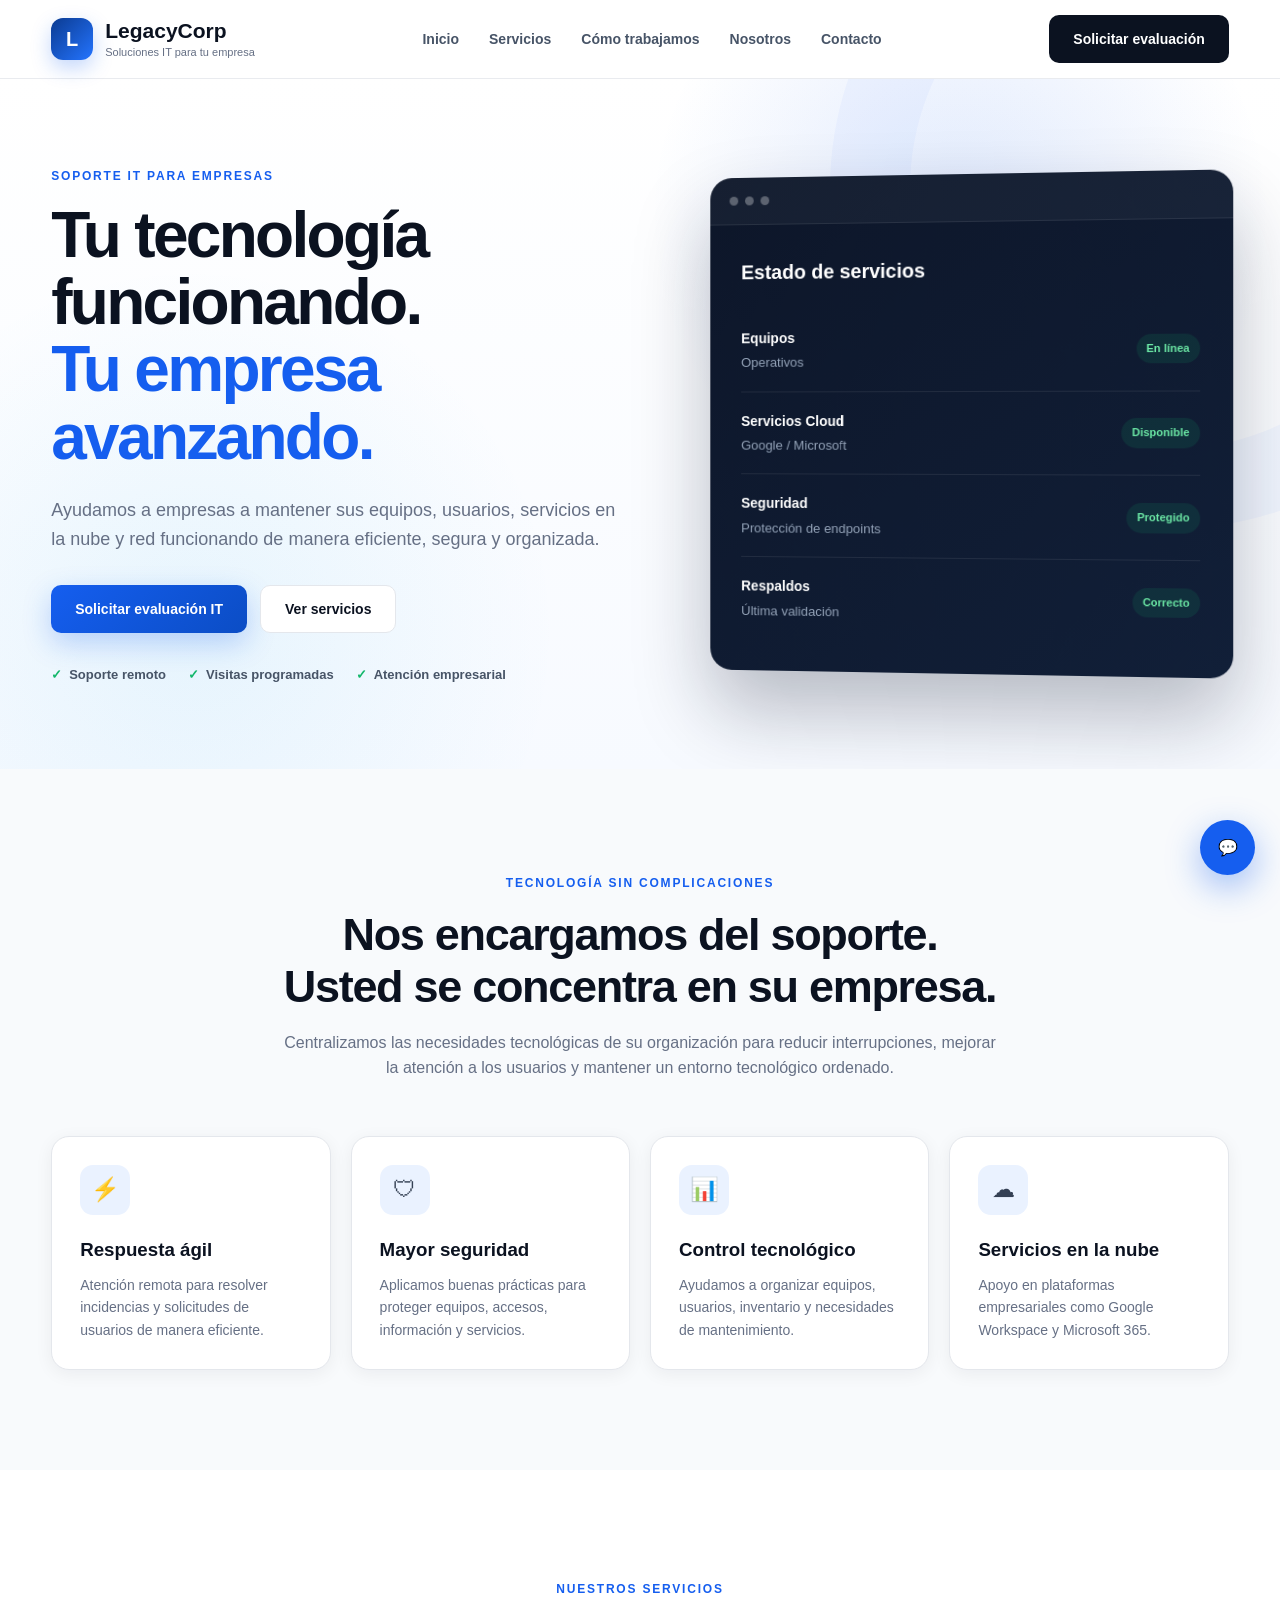
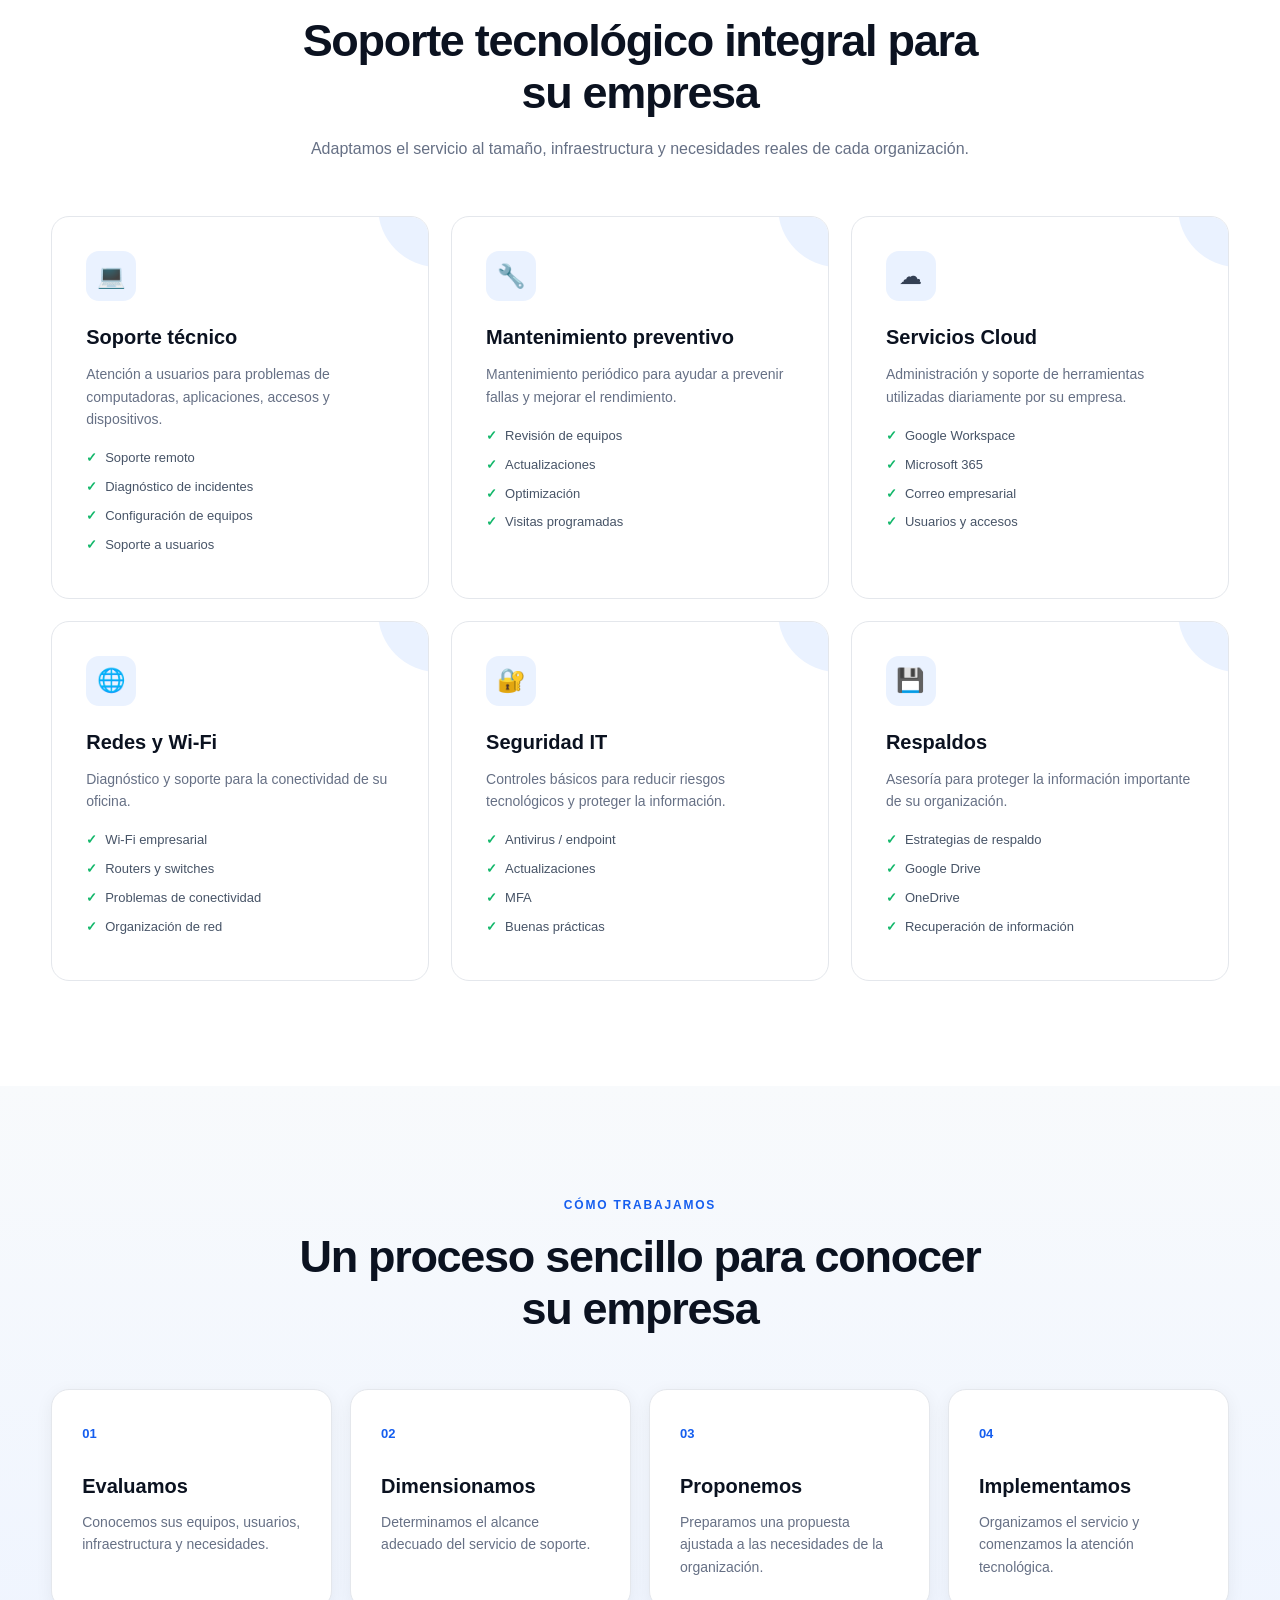
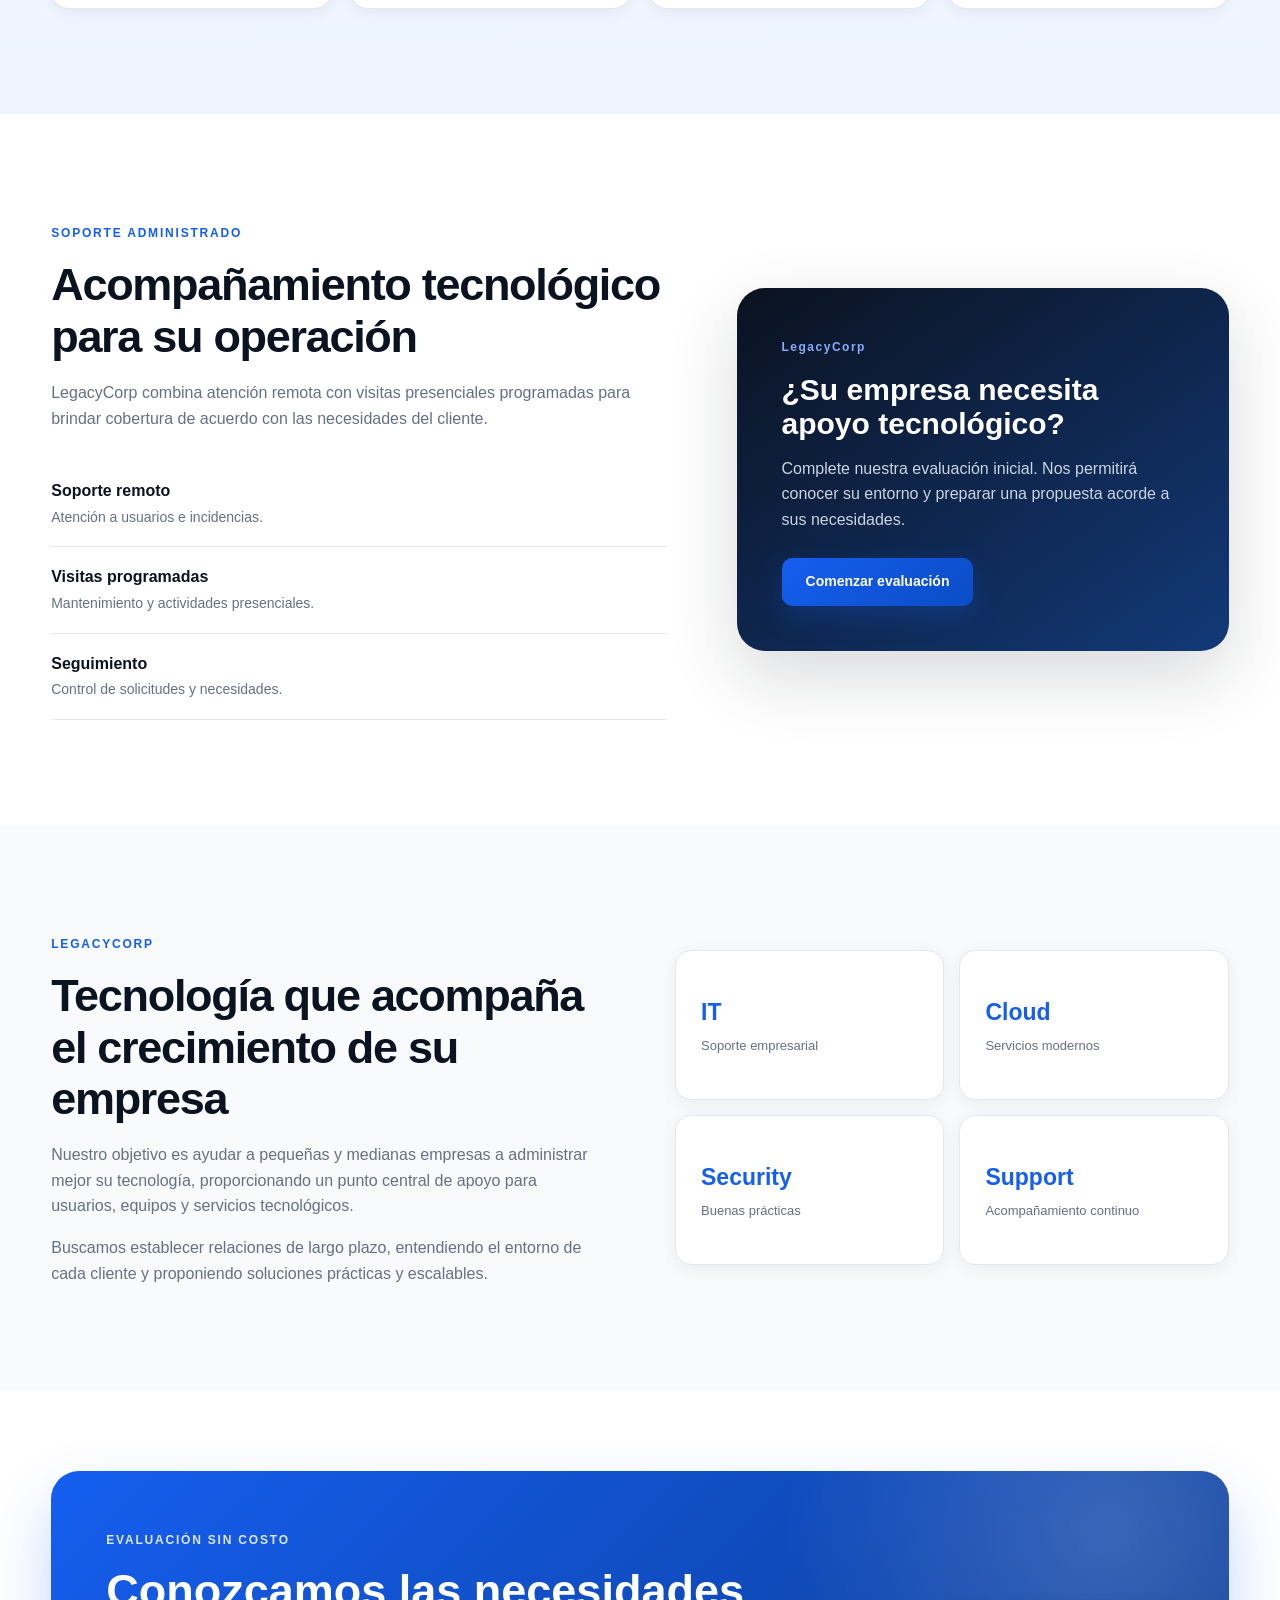
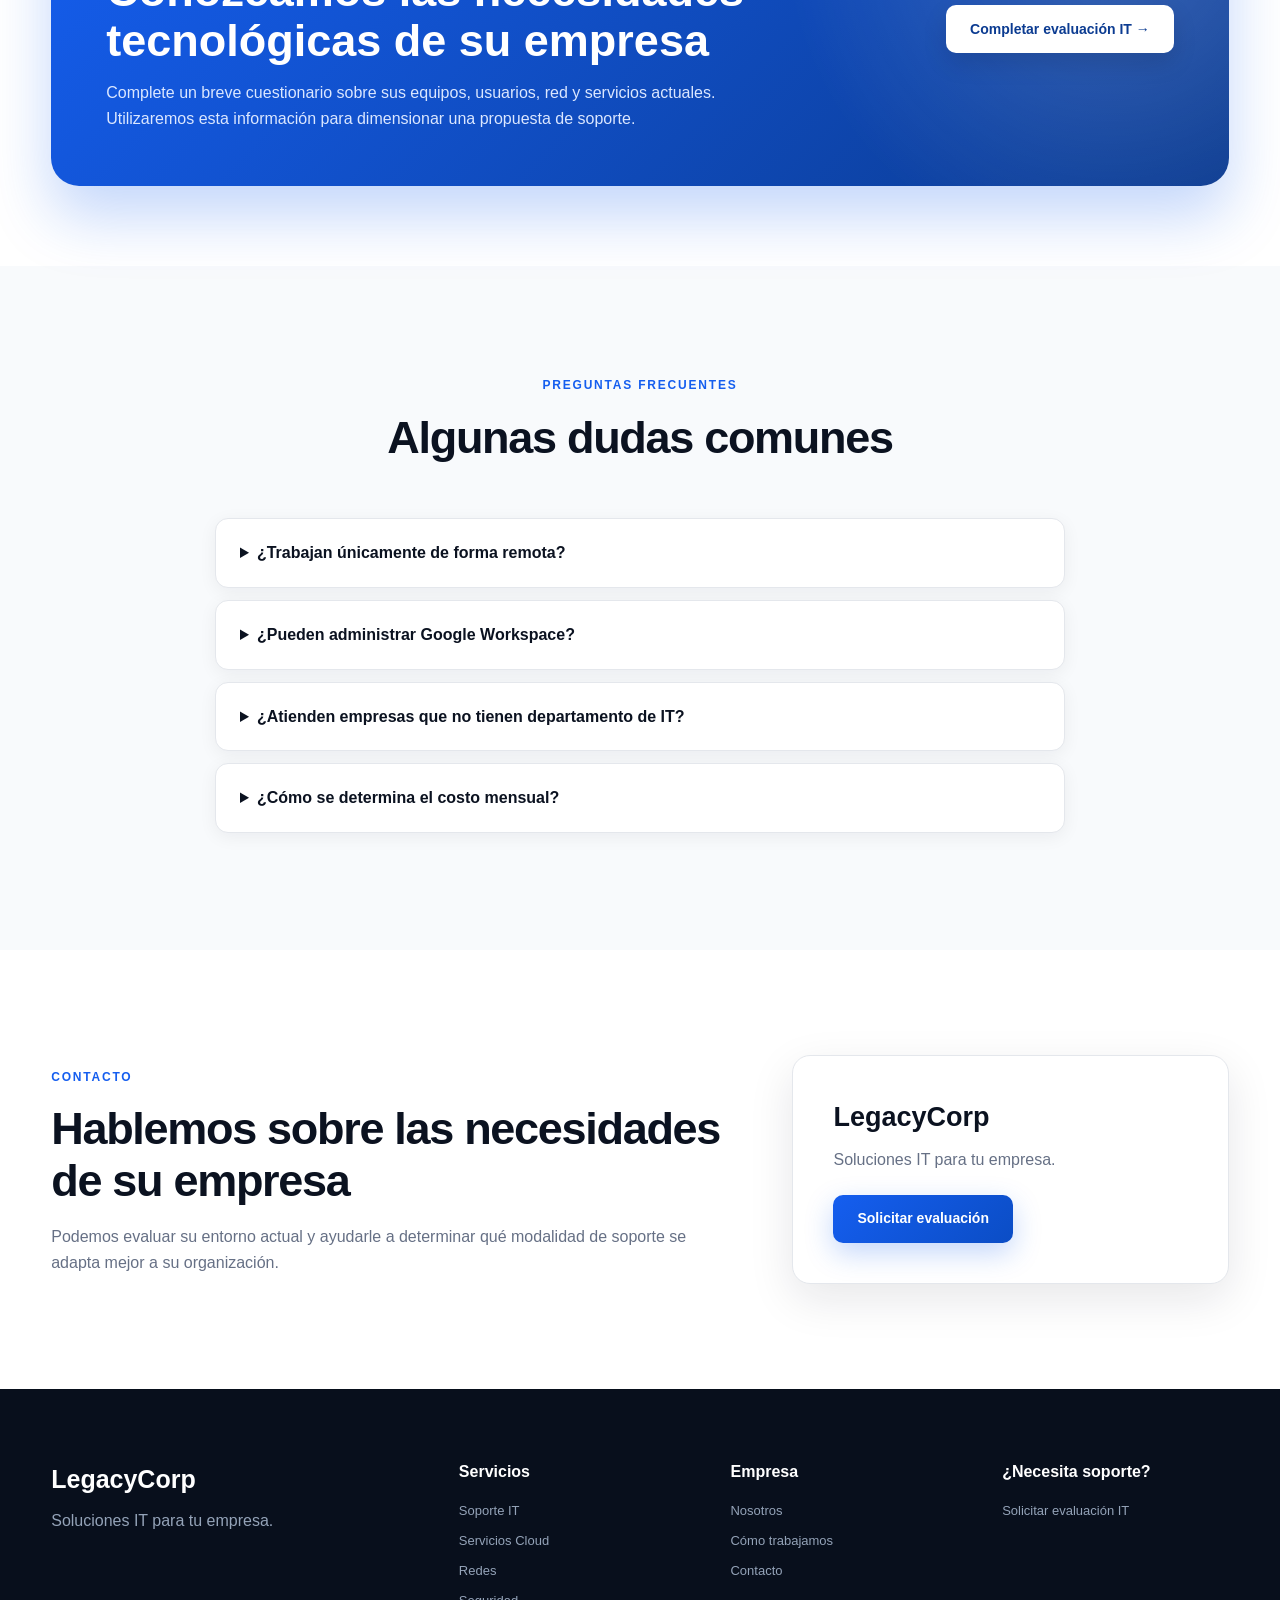
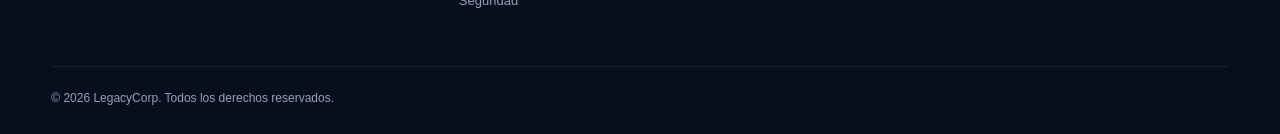
==== index.html @ 9609e248 "Publicacion inicial de LegacyCorp Web" ====
﻿<!DOCTYPE html>
<html lang="es">

<head>
    <meta charset="UTF-8">

    <meta name="viewport"
          content="width=device-width, initial-scale=1.0">

    <title>LegacyCorp | Soluciones IT para tu empresa</title>

    <meta name="description"
          content="LegacyCorp brinda soporte IT administrado, mantenimiento, redes, servicios en la nube, seguridad y asesoría tecnológica para empresas.">

    <link rel="stylesheet" href="css/styles.css">
    <link rel="stylesheet" href="css/responsive.css">
</head>

<body>

<!-- =====================================================
     HEADER
===================================================== -->

<header class="header" id="inicio">

    <div class="container navbar">

        <a href="#inicio" class="brand">
            <div class="brand-icon">L</div>

            <div class="brand-text">
                <span class="brand-name">LegacyCorp</span>
                <span class="brand-tagline">Soluciones IT para tu empresa</span>
            </div>
        </a>

        <nav class="nav-menu" id="navMenu">
            <a href="#inicio">Inicio</a>
            <a href="#servicios">Servicios</a>
            <a href="#como-trabajamos">Cómo trabajamos</a>
            <a href="#nosotros">Nosotros</a>
            <a href="#contacto">Contacto</a>
        </nav>

        <a href="#"
   class="btn btn-header evaluation-link">
    Solicitar evaluación
</a>

        <button class="menu-toggle"
                id="menuToggle"
                aria-label="Abrir menú">
            ☰
        </button>

    </div>

</header>


<main>

<!-- =====================================================
     HERO
===================================================== -->

<section class="hero">

    <div class="container hero-grid">

        <div class="hero-content reveal">

            <span class="eyebrow">
                SOPORTE IT PARA EMPRESAS
            </span>

            <h1>
                Tu tecnología funcionando.
                <span>Tu empresa avanzando.</span>
            </h1>

            <p class="hero-description">
                Ayudamos a empresas a mantener sus equipos,
                usuarios, servicios en la nube y red funcionando
                de manera eficiente, segura y organizada.
            </p>

            <div class="hero-actions">

                <a href="#evaluacion"
                   class="btn btn-primary">
                    Solicitar evaluación IT
                </a>

                <a href="#servicios"
                   class="btn btn-secondary">
                    Ver servicios
                </a>

            </div>

            <div class="hero-features">

                <div>
                    <strong>✓</strong>
                    Soporte remoto
                </div>

                <div>
                    <strong>✓</strong>
                    Visitas programadas
                </div>

                <div>
                    <strong>✓</strong>
                    Atención empresarial
                </div>

            </div>

        </div>


        <div class="hero-visual reveal">

            <div class="tech-panel">

                <div class="panel-header">
                    <span></span>
                    <span></span>
                    <span></span>
                </div>

                <div class="panel-content">

                    <div class="status-title">
                        Estado de servicios
                    </div>

                    <div class="status-item">
                        <div>
                            <strong>Equipos</strong>
                            <small>Operativos</small>
                        </div>

                        <span class="status online">
                            En línea
                        </span>
                    </div>

                    <div class="status-item">
                        <div>
                            <strong>Servicios Cloud</strong>
                            <small>Google / Microsoft</small>
                        </div>

                        <span class="status online">
                            Disponible
                        </span>
                    </div>

                    <div class="status-item">
                        <div>
                            <strong>Seguridad</strong>
                            <small>Protección de endpoints</small>
                        </div>

                        <span class="status online">
                            Protegido
                        </span>
                    </div>

                    <div class="status-item">
                        <div>
                            <strong>Respaldos</strong>
                            <small>Última validación</small>
                        </div>

                        <span class="status online">
                            Correcto
                        </span>
                    </div>

                </div>

            </div>

        </div>

    </div>

</section>


<!-- =====================================================
     PROPUESTA DE VALOR
===================================================== -->

<section class="value-section">

    <div class="container">

        <div class="section-heading reveal">

            <span class="eyebrow">
                TECNOLOGÍA SIN COMPLICACIONES
            </span>

            <h2>
                Nos encargamos del soporte.
                Usted se concentra en su empresa.
            </h2>

            <p>
                Centralizamos las necesidades tecnológicas de su
                organización para reducir interrupciones, mejorar
                la atención a los usuarios y mantener un entorno
                tecnológico ordenado.
            </p>

        </div>


        <div class="value-grid">

            <article class="value-card reveal">
                <div class="card-icon">⚡</div>
                <h3>Respuesta ágil</h3>
                <p>
                    Atención remota para resolver incidencias
                    y solicitudes de usuarios de manera eficiente.
                </p>
            </article>

            <article class="value-card reveal">
                <div class="card-icon">🛡</div>
                <h3>Mayor seguridad</h3>
                <p>
                    Aplicamos buenas prácticas para proteger
                    equipos, accesos, información y servicios.
                </p>
            </article>

            <article class="value-card reveal">
                <div class="card-icon">📊</div>
                <h3>Control tecnológico</h3>
                <p>
                    Ayudamos a organizar equipos, usuarios,
                    inventario y necesidades de mantenimiento.
                </p>
            </article>

            <article class="value-card reveal">
                <div class="card-icon">☁</div>
                <h3>Servicios en la nube</h3>
                <p>
                    Apoyo en plataformas empresariales como
                    Google Workspace y Microsoft 365.
                </p>
            </article>

        </div>

    </div>

</section>


<!-- =====================================================
     SERVICIOS
===================================================== -->

<section class="services section" id="servicios">

    <div class="container">

        <div class="section-heading reveal">

            <span class="eyebrow">
                NUESTROS SERVICIOS
            </span>

            <h2>
                Soporte tecnológico integral para su empresa
            </h2>

            <p>
                Adaptamos el servicio al tamaño, infraestructura
                y necesidades reales de cada organización.
            </p>

        </div>


        <div class="services-grid">

            <article class="service-card reveal">
                <div class="service-icon">💻</div>

                <h3>Soporte técnico</h3>

                <p>
                    Atención a usuarios para problemas de
                    computadoras, aplicaciones, accesos y
                    dispositivos.
                </p>

                <ul>
                    <li>Soporte remoto</li>
                    <li>Diagnóstico de incidentes</li>
                    <li>Configuración de equipos</li>
                    <li>Soporte a usuarios</li>
                </ul>
            </article>


            <article class="service-card reveal">
                <div class="service-icon">🔧</div>

                <h3>Mantenimiento preventivo</h3>

                <p>
                    Mantenimiento periódico para ayudar a
                    prevenir fallas y mejorar el rendimiento.
                </p>

                <ul>
                    <li>Revisión de equipos</li>
                    <li>Actualizaciones</li>
                    <li>Optimización</li>
                    <li>Visitas programadas</li>
                </ul>
            </article>


            <article class="service-card reveal">
                <div class="service-icon">☁</div>

                <h3>Servicios Cloud</h3>

                <p>
                    Administración y soporte de herramientas
                    utilizadas diariamente por su empresa.
                </p>

                <ul>
                    <li>Google Workspace</li>
                    <li>Microsoft 365</li>
                    <li>Correo empresarial</li>
                    <li>Usuarios y accesos</li>
                </ul>
            </article>


            <article class="service-card reveal">
                <div class="service-icon">🌐</div>

                <h3>Redes y Wi-Fi</h3>

                <p>
                    Diagnóstico y soporte para la conectividad
                    de su oficina.
                </p>

                <ul>
                    <li>Wi-Fi empresarial</li>
                    <li>Routers y switches</li>
                    <li>Problemas de conectividad</li>
                    <li>Organización de red</li>
                </ul>
            </article>


            <article class="service-card reveal">
                <div class="service-icon">🔐</div>

                <h3>Seguridad IT</h3>

                <p>
                    Controles básicos para reducir riesgos
                    tecnológicos y proteger la información.
                </p>

                <ul>
                    <li>Antivirus / endpoint</li>
                    <li>Actualizaciones</li>
                    <li>MFA</li>
                    <li>Buenas prácticas</li>
                </ul>
            </article>


            <article class="service-card reveal">
                <div class="service-icon">💾</div>

                <h3>Respaldos</h3>

                <p>
                    Asesoría para proteger la información
                    importante de su organización.
                </p>

                <ul>
                    <li>Estrategias de respaldo</li>
                    <li>Google Drive</li>
                    <li>OneDrive</li>
                    <li>Recuperación de información</li>
                </ul>
            </article>

        </div>

    </div>

</section>


<!-- =====================================================
     CÓMO TRABAJAMOS
===================================================== -->

<section class="process section" id="como-trabajamos">

    <div class="container">

        <div class="section-heading reveal">

            <span class="eyebrow">
                CÓMO TRABAJAMOS
            </span>

            <h2>
                Un proceso sencillo para conocer su empresa
            </h2>

        </div>


        <div class="process-grid">

            <div class="process-card reveal">
                <span>01</span>
                <h3>Evaluamos</h3>
                <p>
                    Conocemos sus equipos, usuarios,
                    infraestructura y necesidades.
                </p>
            </div>

            <div class="process-card reveal">
                <span>02</span>
                <h3>Dimensionamos</h3>
                <p>
                    Determinamos el alcance adecuado del
                    servicio de soporte.
                </p>
            </div>

            <div class="process-card reveal">
                <span>03</span>
                <h3>Proponemos</h3>
                <p>
                    Preparamos una propuesta ajustada a
                    las necesidades de la organización.
                </p>
            </div>

            <div class="process-card reveal">
                <span>04</span>
                <h3>Implementamos</h3>
                <p>
                    Organizamos el servicio y comenzamos
                    la atención tecnológica.
                </p>
            </div>

        </div>

    </div>

</section>


<!-- =====================================================
     MODALIDAD
===================================================== -->

<section class="support-model section">

    <div class="container support-grid">

        <div class="support-content reveal">

            <span class="eyebrow">
                SOPORTE ADMINISTRADO
            </span>

            <h2>
                Acompañamiento tecnológico para su operación
            </h2>

            <p>
                LegacyCorp combina atención remota con visitas
                presenciales programadas para brindar cobertura
                de acuerdo con las necesidades del cliente.
            </p>

            <div class="support-list">

                <div>
                    <strong>Soporte remoto</strong>
                    <span>Atención a usuarios e incidencias.</span>
                </div>

                <div>
                    <strong>Visitas programadas</strong>
                    <span>Mantenimiento y actividades presenciales.</span>
                </div>

                <div>
                    <strong>Seguimiento</strong>
                    <span>Control de solicitudes y necesidades.</span>
                </div>

            </div>

        </div>


        <div class="support-box reveal">

            <span>LegacyCorp</span>

            <h3>
                ¿Su empresa necesita apoyo tecnológico?
            </h3>

            <p>
                Complete nuestra evaluación inicial.
                Nos permitirá conocer su entorno y preparar
                una propuesta acorde a sus necesidades.
            </p>

            <a href="#evaluacion"
               class="btn btn-primary">
                Comenzar evaluación
            </a>

        </div>

    </div>

</section>


<!-- =====================================================
     NOSOTROS
===================================================== -->

<section class="about section" id="nosotros">

    <div class="container about-grid">

        <div class="about-content reveal">

            <span class="eyebrow">
                LEGACYCORP
            </span>

            <h2>
                Tecnología que acompaña el crecimiento
                de su empresa
            </h2>

            <p>
                Nuestro objetivo es ayudar a pequeñas y medianas
                empresas a administrar mejor su tecnología,
                proporcionando un punto central de apoyo para
                usuarios, equipos y servicios tecnológicos.
            </p>

            <p>
                Buscamos establecer relaciones de largo plazo,
                entendiendo el entorno de cada cliente y
                proponiendo soluciones prácticas y escalables.
            </p>

        </div>


        <div class="about-stats reveal">

            <div>
                <strong>IT</strong>
                <span>Soporte empresarial</span>
            </div>

            <div>
                <strong>Cloud</strong>
                <span>Servicios modernos</span>
            </div>

            <div>
                <strong>Security</strong>
                <span>Buenas prácticas</span>
            </div>

            <div>
                <strong>Support</strong>
                <span>Acompañamiento continuo</span>
            </div>

        </div>

    </div>

</section>


<!-- =====================================================
     EVALUACIÓN
===================================================== -->

<section class="evaluation section" id="evaluacion">

    <div class="container evaluation-box reveal">

        <div>

            <span class="eyebrow light">
                EVALUACIÓN SIN COSTO
            </span>

            <h2>
                Conozcamos las necesidades tecnológicas
                de su empresa
            </h2>

            <p>
                Complete un breve cuestionario sobre sus
                equipos, usuarios, red y servicios actuales.
                Utilizaremos esta información para dimensionar
                una propuesta de soporte.
            </p>

        </div>


        <!--
        IMPORTANTE:
        En main.js colocaremos el enlace real
        de tu Google Form.
        -->

        <a href="#"
           id="evaluationButton"
           class="btn btn-light">
            Completar evaluación IT →
        </a>

    </div>

</section>


<!-- =====================================================
     FAQ
===================================================== -->

<section class="faq section">

    <div class="container">

        <div class="section-heading reveal">

            <span class="eyebrow">
                PREGUNTAS FRECUENTES
            </span>

            <h2>
                Algunas dudas comunes
            </h2>

        </div>


        <div class="faq-list">

            <details class="faq-item reveal">
                <summary>
                    ¿Trabajan únicamente de forma remota?
                </summary>

                <p>
                    No. El servicio puede combinar soporte remoto
                    con visitas presenciales previamente programadas,
                    dependiendo del plan contratado.
                </p>
            </details>


            <details class="faq-item reveal">
                <summary>
                    ¿Pueden administrar Google Workspace?
                </summary>

                <p>
                    Sí. Podemos brindar apoyo en administración de
                    usuarios, correo, accesos y configuraciones
                    relacionadas con Google Workspace.
                </p>
            </details>


            <details class="faq-item reveal">
                <summary>
                    ¿Atienden empresas que no tienen departamento de IT?
                </summary>

                <p>
                    Sí. El servicio está pensado también para empresas
                    que necesitan externalizar parte o la totalidad
                    de su soporte tecnológico.
                </p>
            </details>


            <details class="faq-item reveal">
                <summary>
                    ¿Cómo se determina el costo mensual?
                </summary>

                <p>
                    Se consideran factores como cantidad de usuarios,
                    equipos, ubicaciones, servicios utilizados,
                    modalidad de atención y nivel de soporte requerido.
                </p>
            </details>

        </div>

    </div>

</section>


<!-- =====================================================
     CONTACTO
===================================================== -->

<section class="contact section" id="contacto">

    <div class="container contact-grid">

        <div class="contact-content reveal">

            <span class="eyebrow">
                CONTACTO
            </span>

            <h2>
                Hablemos sobre las necesidades de su empresa
            </h2>

            <p>
                Podemos evaluar su entorno actual y ayudarle a
                determinar qué modalidad de soporte se adapta
                mejor a su organización.
            </p>

        </div>


        <div class="contact-card reveal">

            <h3>LegacyCorp</h3>

            <p>
                Soluciones IT para tu empresa.
            </p>

            <a href="#"
   class="btn btn-primary evaluation-link">
    Solicitar evaluación
</a>

        </div>

    </div>

</section>

</main>


<!-- =====================================================
     FOOTER
===================================================== -->

<footer class="footer">

    <div class="container footer-grid">

        <div>

            <div class="footer-brand">
                LegacyCorp
            </div>

            <p>
                Soluciones IT para tu empresa.
            </p>

        </div>


        <div>

            <strong>Servicios</strong>

            <a href="#servicios">Soporte IT</a>
            <a href="#servicios">Servicios Cloud</a>
            <a href="#servicios">Redes</a>
            <a href="#servicios">Seguridad</a>

        </div>


        <div>

            <strong>Empresa</strong>

            <a href="#nosotros">Nosotros</a>
            <a href="#como-trabajamos">Cómo trabajamos</a>
            <a href="#contacto">Contacto</a>

        </div>


        <div>

            <strong>¿Necesita soporte?</strong>

            <a href="#"
   class="evaluation-link">
    Solicitar evaluación IT
</a>

        </div>

    </div>


    <div class="container footer-bottom">

        <p>
            © <span id="currentYear"></span>
            LegacyCorp. Todos los derechos reservados.
        </p>

    </div>

</footer>


<!-- =====================================================
     BOTÓN FLOTANTE
===================================================== -->

<a href="#"
   class="floating-contact evaluation-link"
   aria-label="Solicitar evaluación IT"
   title="Solicitar evaluación IT">
    💬
</a>


<script src="js/main.js"></script>
<script src="js/animations.js"></script>

</body>
</html>
---- css/styles.css ----
﻿/* =========================================================
   LEGACYCORP - ESTILOS PRINCIPALES
========================================================= */

:root {
    --primary: #155eef;
    --primary-dark: #0b3b91;
    --primary-light: #eaf2ff;

    --dark: #0b1220;
    --dark-2: #111827;

    --text: #344054;
    --muted: #667085;

    --white: #ffffff;
    --background: #f8fafc;
    --border: #e4e7ec;

    --success: #12b76a;

    --shadow-sm: 0 4px 18px rgba(16, 24, 40, 0.06);
    --shadow-md: 0 15px 45px rgba(16, 24, 40, 0.10);
    --shadow-lg: 0 25px 70px rgba(16, 24, 40, 0.16);

    --radius: 18px;
    --radius-lg: 28px;

    --container: 1180px;
}


/* =========================================================
   RESET
========================================================= */

* {
    margin: 0;
    padding: 0;
    box-sizing: border-box;
}

html {
    scroll-behavior: smooth;
}

body {
    font-family: "Segoe UI", Arial, sans-serif;
    background: var(--white);
    color: var(--text);
    line-height: 1.6;
    overflow-x: hidden;
}

a {
    text-decoration: none;
    color: inherit;
}

ul {
    list-style: none;
}

button,
input,
textarea {
    font: inherit;
}

.container {
    width: min(92%, var(--container));
    margin: 0 auto;
}

.section {
    padding: 105px 0;
}


/* =========================================================
   HEADER
========================================================= */

.header {
    position: sticky;
    top: 0;
    z-index: 1000;

    background: rgba(255,255,255,.92);
    backdrop-filter: blur(18px);

    border-bottom: 1px solid rgba(228,231,236,.8);
}

.navbar {
    min-height: 78px;

    display: flex;
    align-items: center;
    justify-content: space-between;

    gap: 30px;
}

.brand {
    display: flex;
    align-items: center;
    gap: 12px;
}

.brand-icon {
    width: 42px;
    height: 42px;

    border-radius: 12px;

    display: grid;
    place-items: center;

    color: white;
    font-weight: 800;
    font-size: 20px;

    background:
        linear-gradient(135deg, #0b3b91, #2474ff);

    box-shadow: 0 8px 20px rgba(21,94,239,.25);
}

.brand-text {
    display: flex;
    flex-direction: column;
    line-height: 1.15;
}

.brand-name {
    font-size: 21px;
    font-weight: 800;
    color: var(--dark);
}

.brand-tagline {
    margin-top: 3px;
    font-size: 11px;
    color: var(--muted);
}

.nav-menu {
    display: flex;
    align-items: center;
    gap: 30px;
}

.nav-menu a {
    color: #475467;
    font-size: 14px;
    font-weight: 600;

    transition: .25s;
}

.nav-menu a:hover {
    color: var(--primary);
}

.menu-toggle {
    display: none;

    border: 0;
    background: transparent;

    font-size: 26px;
    cursor: pointer;
}


/* =========================================================
   BOTONES
========================================================= */

.btn {
    display: inline-flex;
    align-items: center;
    justify-content: center;

    min-height: 48px;
    padding: 0 24px;

    border-radius: 10px;

    font-size: 14px;
    font-weight: 700;

    transition:
        transform .25s ease,
        box-shadow .25s ease,
        background .25s ease;
}

.btn:hover {
    transform: translateY(-2px);
}

.btn-primary {
    color: white;

    background:
        linear-gradient(135deg, var(--primary), #0b4dc5);

    box-shadow: 0 10px 28px rgba(21,94,239,.25);
}

.btn-primary:hover {
    box-shadow: 0 15px 35px rgba(21,94,239,.35);
}

.btn-secondary {
    background: white;
    color: var(--dark);

    border: 1px solid var(--border);
}

.btn-header {
    color: white;
    background: var(--dark);
}

.btn-light {
    background: white;
    color: var(--primary-dark);

    white-space: nowrap;

    box-shadow: 0 10px 25px rgba(0,0,0,.12);
}


/* =========================================================
   HERO
========================================================= */

.hero {
    position: relative;

    min-height: 690px;

    display: flex;
    align-items: center;

    overflow: hidden;

    background:
        radial-gradient(circle at 75% 20%,
            rgba(21,94,239,.13),
            transparent 28%),
        radial-gradient(circle at 15% 80%,
            rgba(14,165,233,.08),
            transparent 30%),
        linear-gradient(180deg,#fff,#f7faff);
}

.hero::before {
    content: "";

    position: absolute;

    width: 520px;
    height: 520px;

    border-radius: 50%;

    right: -230px;
    top: -230px;

    border: 80px solid rgba(21,94,239,.035);
}

.hero-grid {
    display: grid;
    grid-template-columns: 1.05fr .95fr;

    gap: 75px;

    align-items: center;

    position: relative;
    z-index: 2;
}

.eyebrow {
    display: inline-block;

    margin-bottom: 16px;

    color: var(--primary);

    font-size: 12px;
    font-weight: 800;

    letter-spacing: 1.8px;
}

.hero h1 {
    max-width: 720px;

    font-size: clamp(42px,5vw,68px);
    line-height: 1.05;

    letter-spacing: -2.7px;

    color: var(--dark);
}

.hero h1 span {
    display: block;
    color: var(--primary);
}

.hero-description {
    max-width: 620px;

    margin-top: 25px;

    font-size: 18px;
    color: var(--muted);
}

.hero-actions {
    display: flex;
    flex-wrap: wrap;

    gap: 13px;

    margin-top: 32px;
}

.hero-features {
    display: flex;
    flex-wrap: wrap;

    gap: 22px;

    margin-top: 32px;

    color: #475467;

    font-size: 13px;
    font-weight: 600;
}

.hero-features div {
    display: flex;
    gap: 7px;
    align-items: center;
}

.hero-features strong {
    color: var(--success);
}


/* =========================================================
   PANEL TECNOLÓGICO HERO
========================================================= */

.hero-visual {
    position: relative;
}

.tech-panel {
    overflow: hidden;

    border-radius: 22px;

    background:
        linear-gradient(145deg,#0d1629,#111f38);

    box-shadow:
        0 40px 80px rgba(15,23,42,.28);

    transform: perspective(1000px) rotateY(-4deg);
}

.panel-header {
    height: 48px;

    display: flex;
    align-items: center;

    gap: 7px;

    padding: 0 20px;

    background: rgba(255,255,255,.04);

    border-bottom: 1px solid rgba(255,255,255,.08);
}

.panel-header span {
    width: 9px;
    height: 9px;

    border-radius: 50%;

    background: rgba(255,255,255,.3);
}

.panel-content {
    padding: 32px;
}

.status-title {
    margin-bottom: 22px;

    color: white;

    font-size: 20px;
    font-weight: 700;
}

.status-item {
    display: flex;
    justify-content: space-between;
    align-items: center;

    gap: 15px;

    padding: 18px 0;

    border-bottom:
        1px solid rgba(255,255,255,.08);
}

.status-item:last-child {
    border-bottom: 0;
}

.status-item strong {
    display: block;

    color: white;

    font-size: 14px;
}

.status-item small {
    display: block;

    margin-top: 3px;

    color: #94a3b8;
}

.status {
    padding: 6px 10px;

    border-radius: 999px;

    font-size: 11px;
    font-weight: 700;
}

.status.online {
    color: #6ce9a6;
    background: rgba(18,183,106,.12);
}


/* =========================================================
   ENCABEZADOS
========================================================= */

.section-heading {
    max-width: 720px;

    margin: 0 auto 55px;

    text-align: center;
}

.section-heading h2,
.support-content h2,
.about-content h2,
.contact-content h2 {
    color: var(--dark);

    font-size: clamp(30px,4vw,45px);

    line-height: 1.15;

    letter-spacing: -1.3px;
}

.section-heading p,
.support-content > p,
.about-content > p,
.contact-content > p {
    margin-top: 17px;

    color: var(--muted);

    font-size: 16px;
}


/* =========================================================
   PROPUESTA DE VALOR
========================================================= */

.value-section {
    padding: 100px 0;

    background: var(--background);
}

.value-grid {
    display: grid;
    grid-template-columns: repeat(4,1fr);

    gap: 20px;
}

.value-card {
    padding: 28px;

    border: 1px solid var(--border);

    border-radius: var(--radius);

    background: white;

    box-shadow: var(--shadow-sm);

    transition: .3s;
}

.value-card:hover {
    transform: translateY(-7px);

    box-shadow: var(--shadow-md);

    border-color: #c7d7fe;
}

.card-icon,
.service-icon {
    width: 50px;
    height: 50px;

    display: grid;
    place-items: center;

    margin-bottom: 20px;

    border-radius: 13px;

    background: var(--primary-light);

    font-size: 23px;
}

.value-card h3 {
    margin-bottom: 9px;

    color: var(--dark);
}

.value-card p {
    color: var(--muted);
    font-size: 14px;
}


/* =========================================================
   SERVICIOS
========================================================= */

.services {
    background: white;
}

.services-grid {
    display: grid;
    grid-template-columns: repeat(3,1fr);

    gap: 22px;
}

.service-card {
    position: relative;

    padding: 34px;

    overflow: hidden;

    border: 1px solid var(--border);

    border-radius: var(--radius);

    background: white;

    transition: .3s;
}

.service-card::after {
    content: "";

    position: absolute;

    width: 120px;
    height: 120px;

    right: -70px;
    top: -70px;

    border-radius: 50%;

    background: var(--primary-light);

    transition: .35s;
}

.service-card:hover {
    transform: translateY(-6px);

    box-shadow: var(--shadow-md);

    border-color: #b9ccff;
}

.service-card:hover::after {
    transform: scale(1.5);
}

.service-card h3 {
    margin-bottom: 10px;

    color: var(--dark);

    font-size: 20px;
}

.service-card p {
    margin-bottom: 18px;

    color: var(--muted);

    font-size: 14px;
}

.service-card li {
    position: relative;

    margin: 8px 0;

    padding-left: 19px;

    color: #475467;

    font-size: 13px;
}

.service-card li::before {
    content: "✓";

    position: absolute;
    left: 0;

    color: var(--success);

    font-weight: 800;
}


/* =========================================================
   PROCESO
========================================================= */

.process {
    background:
        linear-gradient(180deg,#f8fafc,#eef4ff);
}

.process-grid {
    display: grid;
    grid-template-columns: repeat(4,1fr);

    gap: 18px;
}

.process-card {
    padding: 30px;

    border-radius: var(--radius);

    background: white;

    border: 1px solid var(--border);

    box-shadow: var(--shadow-sm);
}

.process-card span {
    display: inline-block;

    margin-bottom: 25px;

    color: var(--primary);

    font-size: 13px;
    font-weight: 800;
}

.process-card h3 {
    color: var(--dark);

    font-size: 20px;
}

.process-card p {
    margin-top: 9px;

    color: var(--muted);

    font-size: 14px;
}


/* =========================================================
   SOPORTE ADMINISTRADO
========================================================= */

.support-grid {
    display: grid;
    grid-template-columns: 1fr .8fr;

    gap: 70px;

    align-items: center;
}

.support-list {
    margin-top: 30px;
}

.support-list div {
    padding: 17px 0;

    border-bottom: 1px solid var(--border);
}

.support-list strong {
    display: block;

    color: var(--dark);
}

.support-list span {
    color: var(--muted);

    font-size: 14px;
}

.support-box {
    padding: 45px;

    border-radius: var(--radius-lg);

    color: white;

    background:
        linear-gradient(145deg,#0b1220,#123978);

    box-shadow: var(--shadow-lg);
}

.support-box > span {
    color: #84adff;

    font-size: 12px;
    font-weight: 800;

    letter-spacing: 1.5px;
}

.support-box h3 {
    margin: 14px 0;

    font-size: 30px;

    line-height: 1.15;
}

.support-box p {
    margin-bottom: 25px;

    color: #cbd5e1;
}


/* =========================================================
   NOSOTROS
========================================================= */

.about {
    background: var(--background);
}

.about-grid {
    display: grid;
    grid-template-columns: 1fr 1fr;

    gap: 70px;

    align-items: center;
}

.about-content p + p {
    margin-top: 16px;
}

.about-stats {
    display: grid;
    grid-template-columns: repeat(2,1fr);

    gap: 15px;
}

.about-stats div {
    min-height: 150px;

    display: flex;
    flex-direction: column;
    justify-content: center;

    padding: 25px;

    border-radius: 16px;

    background: white;

    border: 1px solid var(--border);

    box-shadow: var(--shadow-sm);
}

.about-stats strong {
    color: var(--primary);

    font-size: 23px;
}

.about-stats span {
    margin-top: 5px;

    color: var(--muted);

    font-size: 13px;
}


/* =========================================================
   EVALUACIÓN
========================================================= */

.evaluation {
    padding: 80px 0;
}

.evaluation-box {
    display: flex;
    justify-content: space-between;
    align-items: center;

    gap: 40px;

    padding: 55px;

    border-radius: var(--radius-lg);

    color: white;

    background:
        radial-gradient(circle at 90% 20%,
            rgba(255,255,255,.18),
            transparent 30%),
        linear-gradient(135deg,#155eef,#0b3b91);

    box-shadow:
        0 30px 60px rgba(21,94,239,.25);
}

.eyebrow.light {
    color: #dbe7ff;
}

.evaluation h2 {
    max-width: 700px;

    font-size: clamp(30px,4vw,45px);

    line-height: 1.1;
}

.evaluation p {
    max-width: 700px;

    margin-top: 15px;

    color: #dbe7ff;
}


/* =========================================================
   FAQ
========================================================= */

.faq {
    background: var(--background);
}

.faq-list {
    max-width: 850px;

    margin: auto;
}

.faq-item {
    margin-bottom: 12px;

    padding: 21px 24px;

    border-radius: 13px;

    background: white;

    border: 1px solid var(--border);

    box-shadow: var(--shadow-sm);
}

.faq-item summary {
    cursor: pointer;

    color: var(--dark);

    font-weight: 700;
}

.faq-item p {
    padding-top: 15px;

    color: var(--muted);

    font-size: 14px;
}


/* =========================================================
   CONTACTO
========================================================= */

.contact-grid {
    display: grid;
    grid-template-columns: 1fr .65fr;

    gap: 70px;

    align-items: center;
}

.contact-card {
    padding: 40px;

    border-radius: var(--radius);

    background: white;

    border: 1px solid var(--border);

    box-shadow: var(--shadow-md);
}

.contact-card h3 {
    color: var(--dark);

    font-size: 27px;
}

.contact-card p {
    margin: 8px 0 22px;

    color: var(--muted);
}


/* =========================================================
   FOOTER
========================================================= */

.footer {
    padding: 70px 0 25px;

    color: #94a3b8;

    background: #080f1c;
}

.footer-grid {
    display: grid;
    grid-template-columns: 1.6fr 1fr 1fr 1fr;

    gap: 45px;
}

.footer-grid > div {
    display: flex;
    flex-direction: column;

    gap: 9px;
}

.footer-brand {
    color: white;

    font-size: 25px;
    font-weight: 800;
}

.footer strong {
    margin-bottom: 8px;

    color: white;
}

.footer a {
    font-size: 13px;

    transition: .2s;
}

.footer a:hover {
    color: white;
}

.footer-bottom {
    margin-top: 55px;
    padding-top: 22px;

    border-top:
        1px solid rgba(255,255,255,.08);

    font-size: 12px;
}


/* =========================================================
   BOTÓN FLOTANTE
========================================================= */

.floating-contact {
    position: fixed;

    right: 25px;
    bottom: 25px;

    z-index: 900;

    width: 55px;
    height: 55px;

    display: grid;
    place-items: center;

    border-radius: 50%;

    color: white;

    background: var(--primary);

    box-shadow:
        0 12px 35px rgba(21,94,239,.4);

    transition: .25s;
}

.floating-contact:hover {
    transform:
        translateY(-4px)
        scale(1.04);
}


/* =========================================================
   ANIMACIONES
========================================================= */

.reveal {
    opacity: 0;

    transform: translateY(25px);

    transition:
        opacity .7s ease,
        transform .7s ease;
}

.reveal.active {
    opacity: 1;
    transform: translateY(0);
}
---- css/responsive.css ----
﻿/* =========================================================
   LEGACYCORP - RESPONSIVE
========================================================= */

/* TABLETS Y LAPTOPS PEQUEÑAS */
@media (max-width: 1024px) {

    .hero {
        min-height: auto;
        padding: 90px 0;
    }

    .hero-grid {
        grid-template-columns: 1fr 1fr;
        gap: 40px;
    }

    .hero h1 {
        font-size: 50px;
    }

    .value-grid {
        grid-template-columns: repeat(2, 1fr);
    }

    .services-grid {
        grid-template-columns: repeat(2, 1fr);
    }

    .process-grid {
        grid-template-columns: repeat(2, 1fr);
    }

    .footer-grid {
        grid-template-columns: repeat(2, 1fr);
    }
}


/* =========================================================
   TABLET
========================================================= */

@media (max-width: 850px) {

    .section {
        padding: 80px 0;
    }

    /* NAV */

    .nav-menu {
        display: none;
    }

    .btn-header {
        display: none;
    }

    .menu-toggle {
        display: block;
    }

    /* HERO */

    .hero-grid {
        grid-template-columns: 1fr;
    }

    .hero-content {
        text-align: center;
    }

    .hero-description {
        margin-left: auto;
        margin-right: auto;
    }

    .hero-actions {
        justify-content: center;
    }

    .hero-features {
        justify-content: center;
    }

    .hero-visual {
        max-width: 650px;
        width: 100%;
        margin: 25px auto 0;
    }

    .tech-panel {
        transform: none;
    }

    /* SOPORTE */

    .support-grid {
        grid-template-columns: 1fr;
    }

    /* NOSOTROS */

    .about-grid {
        grid-template-columns: 1fr;
    }

    /* CONTACTO */

    .contact-grid {
        grid-template-columns: 1fr;
    }

    /* CTA */

    .evaluation-box {
        flex-direction: column;
        align-items: flex-start;
    }
}


/* =========================================================
   CELULARES
========================================================= */

@media (max-width: 600px) {

    .container {
        width: min(90%, 1180px);
    }

    .navbar {
        min-height: 68px;
    }

    .brand-icon {
        width: 38px;
        height: 38px;
    }

    .brand-name {
        font-size: 18px;
    }

    .brand-tagline {
        font-size: 9px;
    }

    /* HERO */

    .hero {
        padding: 65px 0 75px;
    }

    .hero h1 {
        font-size: 42px;
        letter-spacing: -1.8px;
    }

    .hero-description {
        font-size: 16px;
    }

    .hero-actions {
        flex-direction: column;
    }

    .hero-actions .btn {
        width: 100%;
    }

    .hero-features {
        flex-direction: column;
        align-items: center;
        gap: 10px;
    }

    /* PANEL */

    .panel-content {
        padding: 22px;
    }

    .status-item {
        align-items: flex-start;
    }

    /* CARDS */

    .value-grid,
    .services-grid,
    .process-grid,
    .about-stats {
        grid-template-columns: 1fr;
    }

    .value-card,
    .service-card,
    .process-card {
        padding: 25px;
    }

    /* CTA */

    .evaluation {
        padding: 60px 0;
    }

    .evaluation-box {
        padding: 35px 25px;
    }

    .evaluation-box .btn {
        width: 100%;
    }

    /* SUPPORT */

    .support-box {
        padding: 30px 25px;
    }

    /* CONTACT */

    .contact-card {
        padding: 30px 25px;
    }

    /* FOOTER */

    .footer-grid {
        grid-template-columns: 1fr;
        gap: 30px;
    }

    .footer {
        padding-top: 55px;
    }

    /* BOTÓN FLOTANTE */

    .floating-contact {
        width: 50px;
        height: 50px;

        right: 17px;
        bottom: 17px;
    }
}


/* =========================================================
   CELULARES MUY PEQUEÑOS
========================================================= */

@media (max-width: 380px) {

    .hero h1 {
        font-size: 36px;
    }

    .section-heading h2,
    .support-content h2,
    .about-content h2,
    .contact-content h2 {
        font-size: 29px;
    }
}
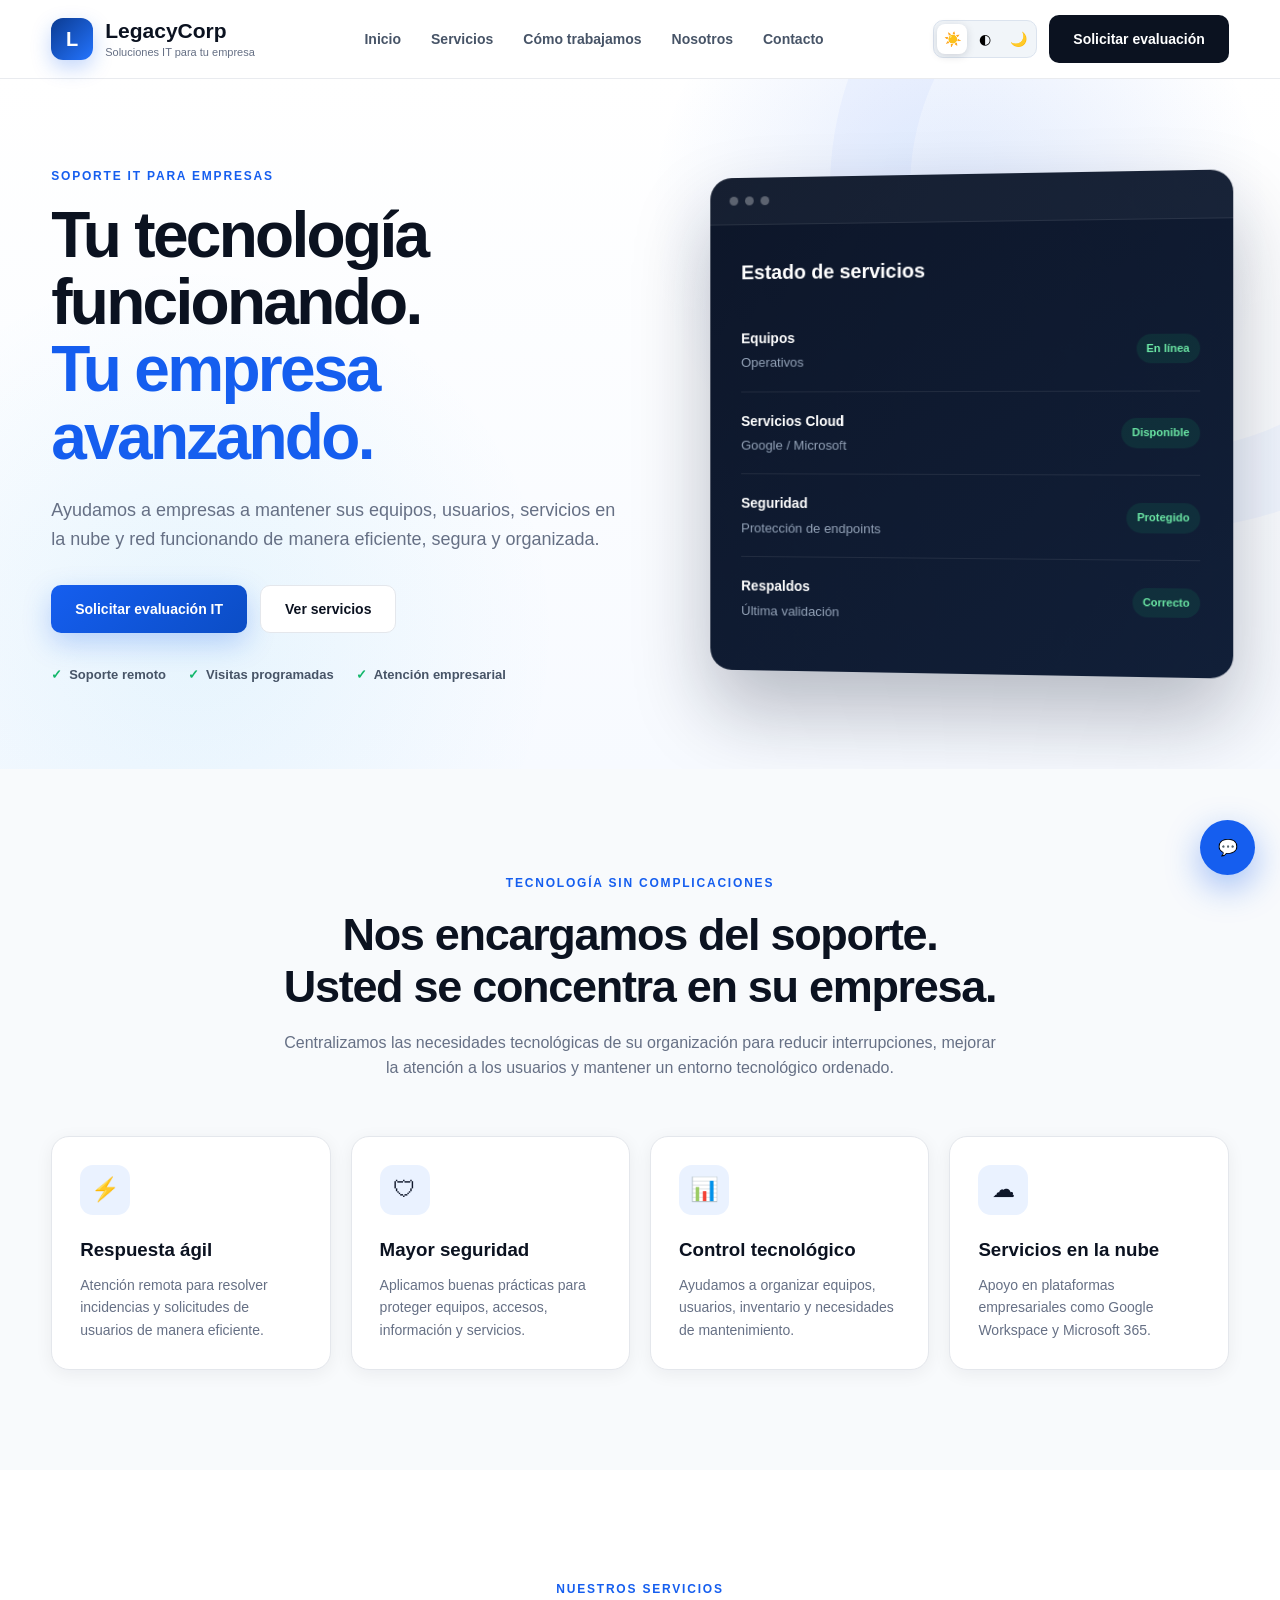
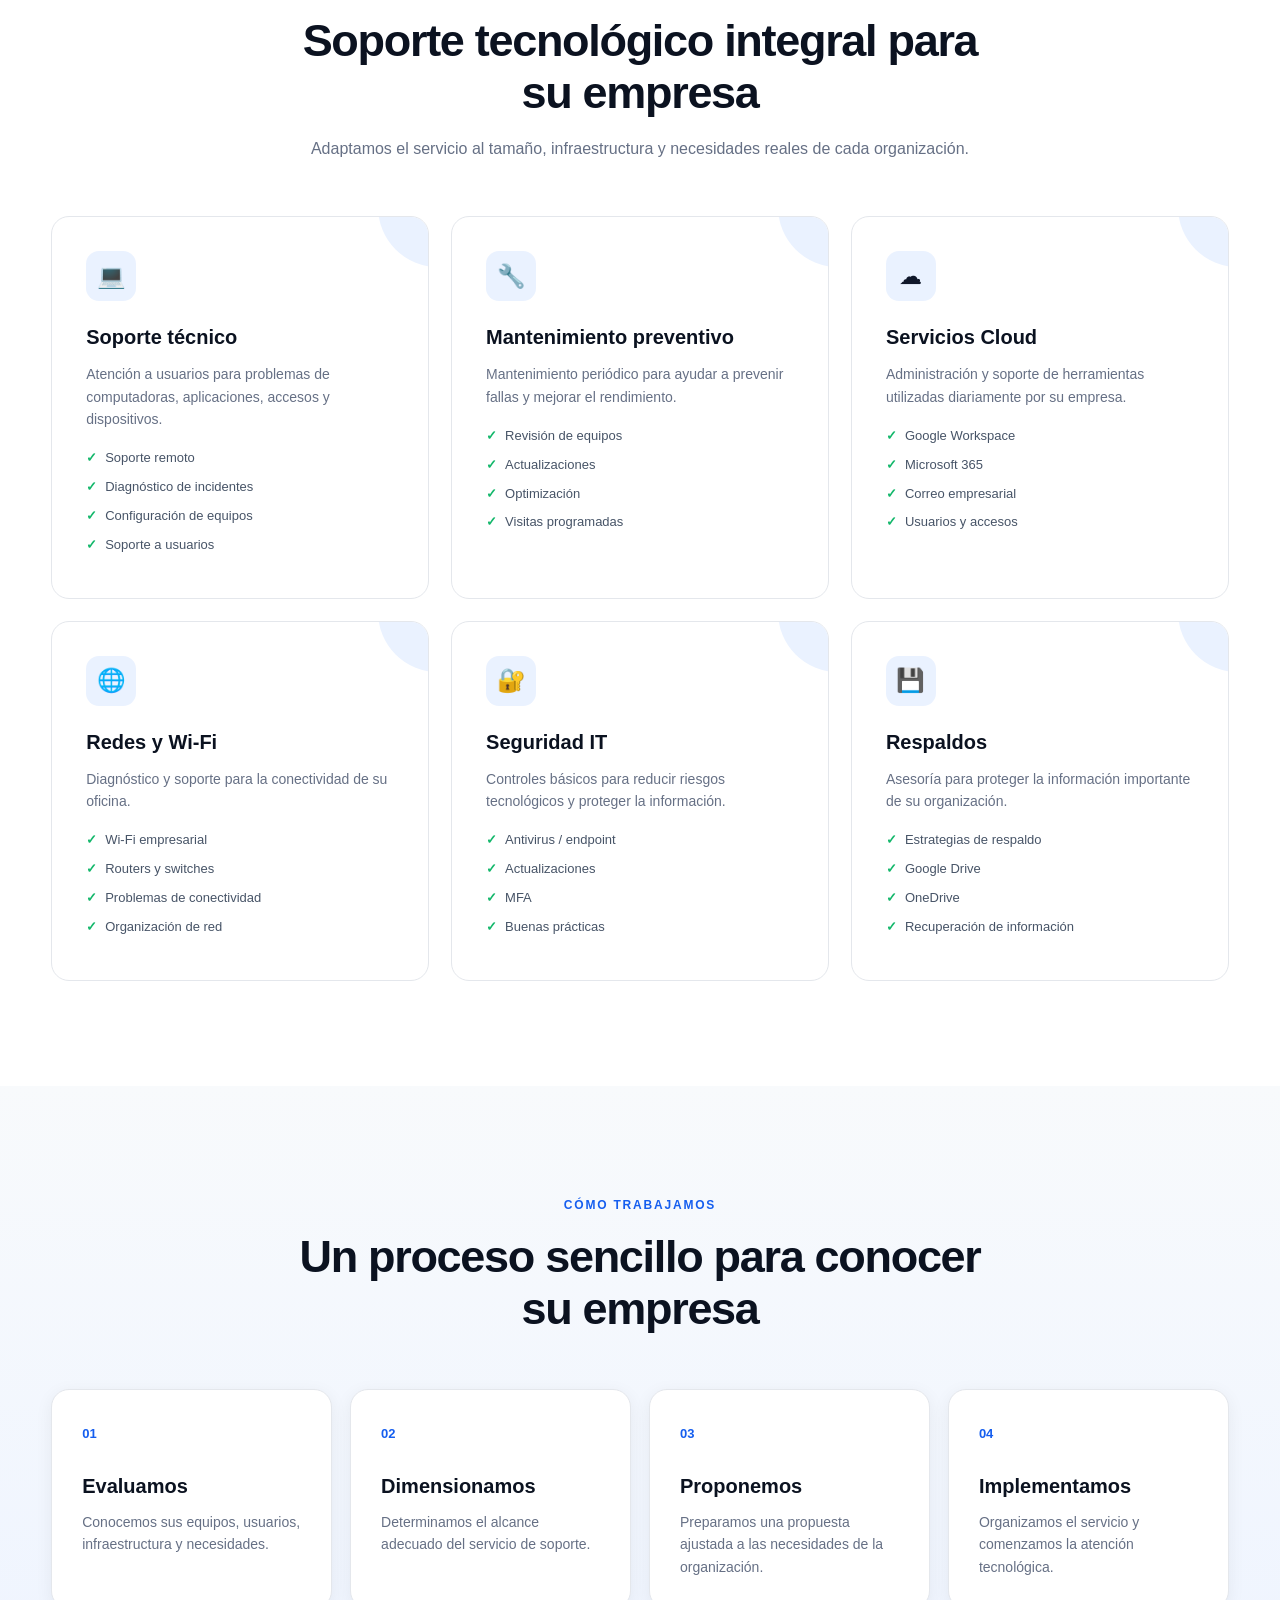
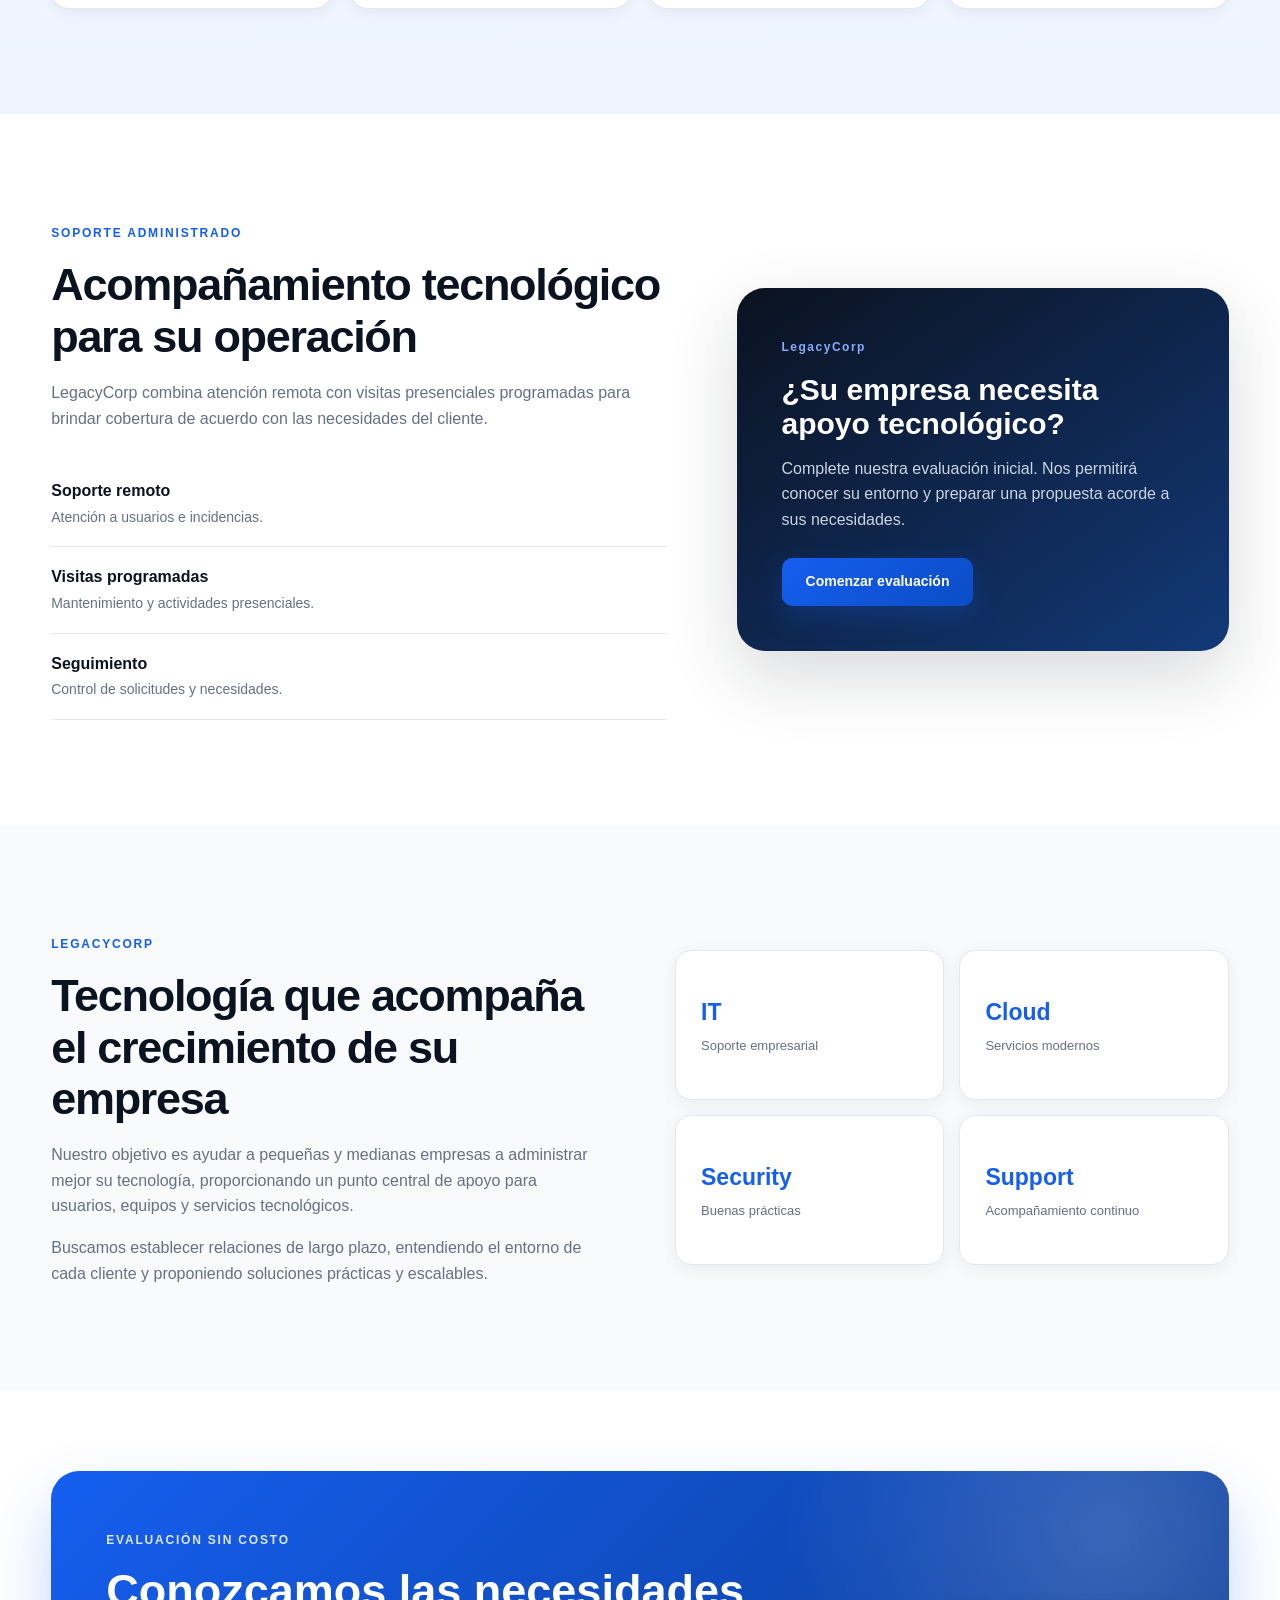
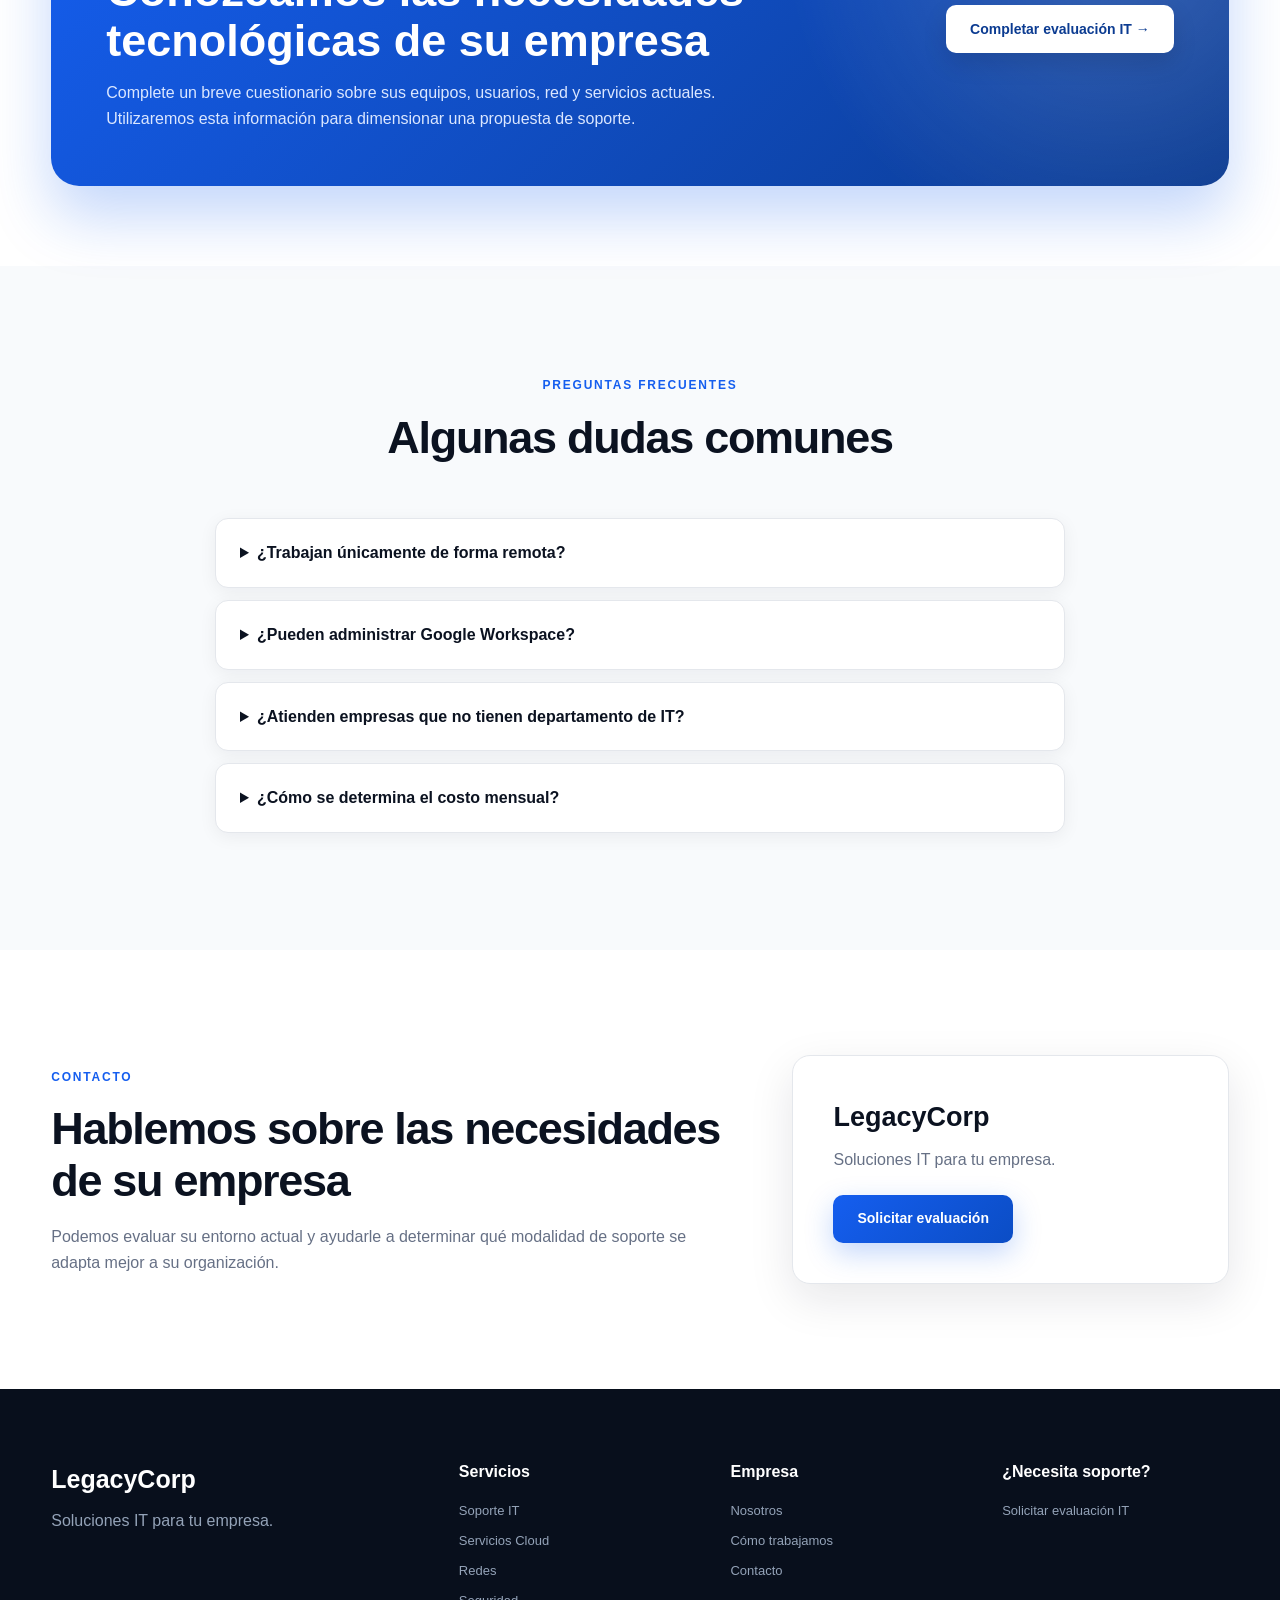
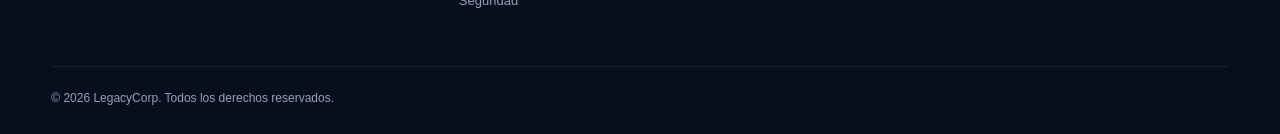
==== commit 51d26690: "Agregar selector de temas claro gris y oscuro" ====
--- a/index.html
+++ b/index.html
@@ -43,10 +43,43 @@
             <a href="#contacto">Contacto</a>
         </nav>
 
-        <a href="#"
-   class="btn btn-header evaluation-link">
-    Solicitar evaluación
-</a>
+       <div class="header-actions">
+
+    <!-- SELECTOR DE TEMA -->
+    <div class="theme-switcher" aria-label="Seleccionar tema">
+
+        <button type="button"
+                class="theme-btn active"
+                data-theme="light"
+                title="Tema claro"
+                aria-label="Activar tema claro">
+            ☀️
+        </button>
+
+        <button type="button"
+                class="theme-btn"
+                data-theme="gray"
+                title="Tema gris"
+                aria-label="Activar tema gris">
+            ◐
+        </button>
+
+        <button type="button"
+                class="theme-btn"
+                data-theme="dark"
+                title="Tema oscuro"
+                aria-label="Activar tema oscuro">
+            🌙
+        </button>
+
+    </div>
+
+    <a href="#"
+       class="btn btn-header evaluation-link">
+        Solicitar evaluación
+    </a>
+
+</div>
 
         <button class="menu-toggle"
                 id="menuToggle"
--- a/css/styles.css
+++ b/css/styles.css
@@ -1109,4 +1109,237 @@
 .reveal.active {
     opacity: 1;
     transform: translateY(0);
+}
+
+
+/* ============================================================
+   LEGACYCORP - SELECTOR DE TEMA
+   ============================================================ */
+
+.theme-switcher {
+    display: flex;
+    align-items: center;
+    gap: 5px;
+    padding: 4px;
+    background: #f1f5f9;
+    border: 1px solid #dbe3ee;
+    border-radius: 12px;
+}
+
+.theme-btn {
+    width: 34px;
+    height: 34px;
+    border: none;
+    border-radius: 8px;
+    background: transparent;
+    cursor: pointer;
+
+    display: flex;
+    align-items: center;
+    justify-content: center;
+
+    font-size: 16px;
+
+    transition:
+        background .25s ease,
+        transform .2s ease,
+        box-shadow .25s ease;
+}
+
+.theme-btn:hover {
+    transform: translateY(-2px);
+    background: #ffffff;
+}
+
+.theme-btn.active {
+    background: #ffffff;
+    box-shadow: 0 2px 8px rgba(15, 23, 42, .15);
+}
+
+
+/* ============================================================
+   TEMA CLARO
+   ============================================================ */
+
+html[data-theme="light"] {
+    color-scheme: light;
+}
+
+html[data-theme="light"] body {
+    background: #ffffff;
+    color: #0f172a;
+}
+
+
+/* ============================================================
+   TEMA GRIS
+   ============================================================ */
+
+html[data-theme="gray"] {
+    color-scheme: light;
+}
+
+html[data-theme="gray"] body {
+    background: #e9edf2;
+    color: #1e293b;
+}
+
+html[data-theme="gray"] .header {
+    background: #dfe4ea;
+}
+
+html[data-theme="gray"] .hero {
+    background:
+        linear-gradient(
+            135deg,
+            #f4f6f8 0%,
+            #dfe5eb 100%
+        );
+}
+
+html[data-theme="gray"] .theme-switcher {
+    background: #cfd6de;
+    border-color: #bac4cf;
+}
+
+
+/* ============================================================
+   TEMA OSCURO
+   ============================================================ */
+
+html[data-theme="dark"] {
+    color-scheme: dark;
+}
+
+html[data-theme="dark"] body {
+    background: #080d16;
+    color: #e5e7eb;
+}
+
+html[data-theme="dark"] .header {
+    background: #0b1220;
+    border-bottom-color: #1e293b;
+}
+
+html[data-theme="dark"] .nav-menu a {
+    color: #cbd5e1;
+}
+
+html[data-theme="dark"] .nav-menu a:hover {
+    color: #3b82f6;
+}
+
+html[data-theme="dark"] .brand-name {
+    color: #ffffff;
+}
+
+html[data-theme="dark"] .brand-tagline {
+    color: #94a3b8;
+}
+
+html[data-theme="dark"] .hero {
+    background:
+        radial-gradient(
+            circle at 80% 20%,
+            rgba(37, 99, 235, .18),
+            transparent 35%
+        ),
+        linear-gradient(
+            135deg,
+            #080d16 0%,
+            #0f172a 100%
+        );
+}
+
+html[data-theme="dark"] .hero h1 {
+    color: #f8fafc;
+}
+
+html[data-theme="dark"] .hero p {
+    color: #94a3b8;
+}
+
+html[data-theme="dark"] .theme-switcher {
+    background: #111827;
+    border-color: #334155;
+}
+
+html[data-theme="dark"] .theme-btn {
+    color: #f8fafc;
+}
+
+html[data-theme="dark"] .theme-btn:hover {
+    background: #1e293b;
+}
+
+html[data-theme="dark"] .theme-btn.active {
+    background: #2563eb;
+    box-shadow: 0 3px 12px rgba(37, 99, 235, .35);
+}
+
+
+/* ============================================================
+   TRANSICION SUAVE ENTRE TEMAS
+   ============================================================ */
+
+body,
+.header,
+.hero,
+.nav-menu a,
+.theme-switcher,
+.theme-btn {
+    transition:
+        background-color .35s ease,
+        background .35s ease,
+        color .35s ease,
+        border-color .35s ease;
+}
+
+/* ============================================================
+   AJUSTE HEADER - SELECTOR DE TEMA + BOTON
+   ============================================================ */
+
+.header-actions {
+    display: flex;
+    align-items: center;
+    gap: 12px;
+    flex-shrink: 0;
+}
+
+.theme-switcher {
+    display: flex;
+    align-items: center;
+    gap: 3px;
+    padding: 3px;
+    border-radius: 10px;
+}
+
+.theme-btn {
+    width: 30px;
+    height: 30px;
+    padding: 0;
+    font-size: 14px;
+}
+
+/* Evita que el botón de evaluación salte de línea */
+.btn-header {
+    white-space: nowrap;
+}
+
+/* ============================================================
+   BOTÓN "VER SERVICIOS" - MODO OSCURO
+   ============================================================ */
+
+html[data-theme="dark"] .btn-secondary {
+    background: #111827;
+    color: #e5e7eb;
+    border: 1px solid #334155;
+    box-shadow: none;
+}
+
+html[data-theme="dark"] .btn-secondary:hover {
+    background: #1e293b;
+    color: #ffffff;
+    border-color: #2563eb;
+    transform: translateY(-2px);
 }
